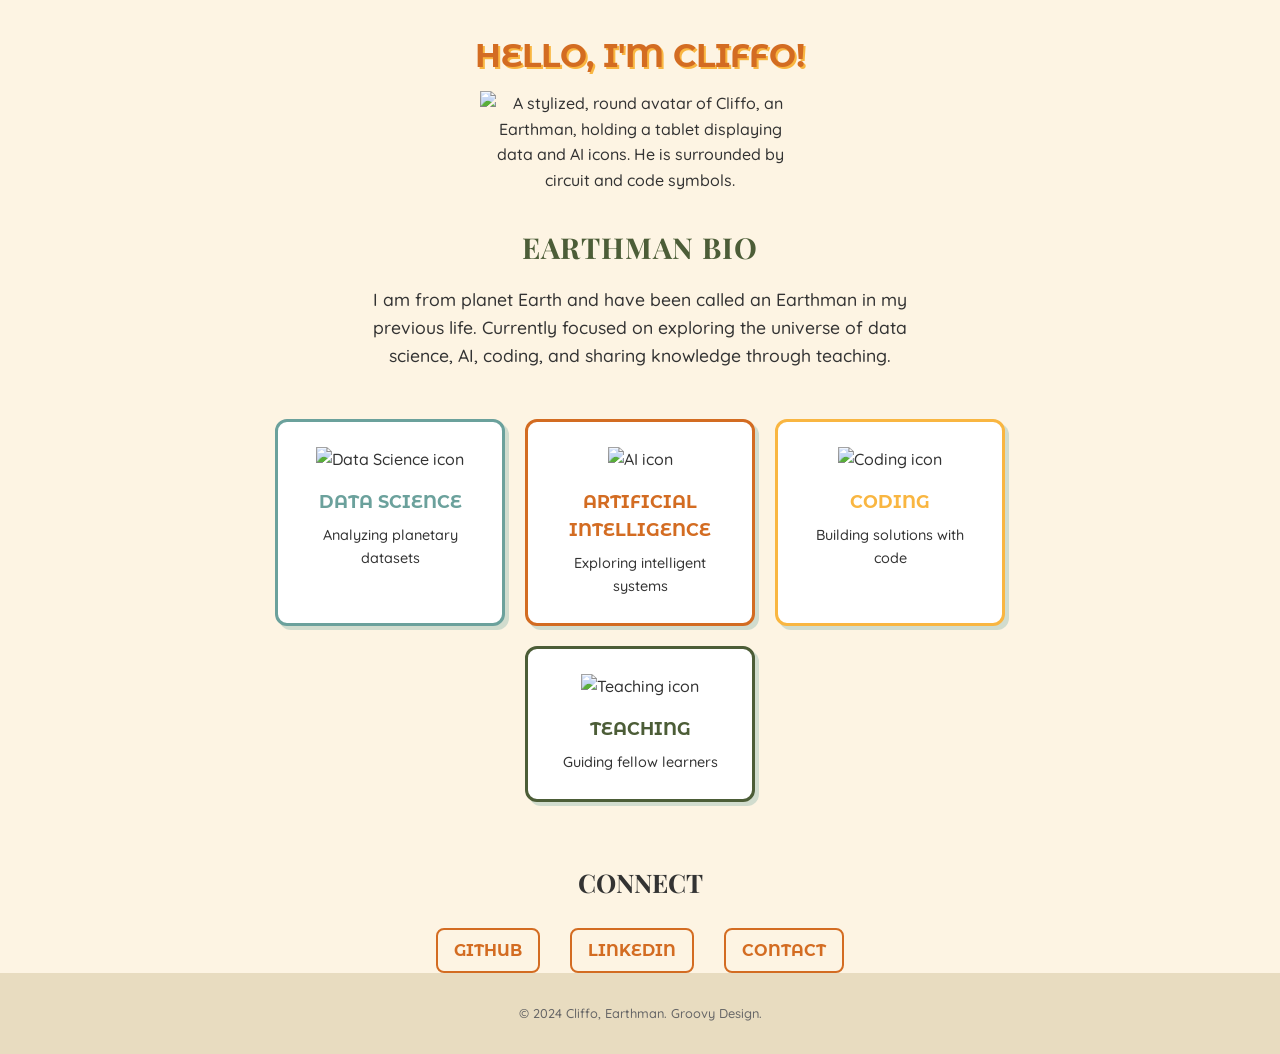
==== index.html @ 90d5dd72 "Rename about me.html to index.html" ====
<!DOCTYPE html>
<html lang="en">
<head>
    <meta charset="UTF-8">
    <meta name="viewport" content="width=device-width, initial-scale=1.0">
    <title>Hello, I'm Cliffo! | About Me</title>
    <!-- Linking to Google Fonts for our groovy typography -->
    <link rel="preconnect" href="https://fonts.googleapis.com">
    <link rel="preconnect" href="https://fonts.gstatic.com" crossorigin>
    <link href="https://fonts.googleapis.com/css2?family=Montserrat+Alternates:wght@700&family=Playfair+Display:wght@700&family=Quicksand:wght@500&display=swap" rel="stylesheet">
    <link rel="stylesheet" href="style.css">
</head>
<body>

    <header>
        <div class="container">
            <p class="greeting">HELLO, I'M CLIFFO!</p>
        </div>
    </header>

    <main class="container">
        <!-- The main content area -->
        
        <section class="intro">
            <!-- Our central avatar graphic -->
            <div class="avatar-container">
                <img src="https://i.ibb.co/L6w5F6y/Cliffo-Avatar-Groovy-Earthman.png" alt="A stylized, round avatar of Cliffo, an Earthman, holding a tablet displaying data and AI icons. He is surrounded by circuit and code symbols." class="avatar-image">
            </div>

            <h1>EARTHMAN BIO</h1>
            <p>I am from planet Earth and have been called an Earthman in my previous life. Currently focused on exploring the universe of data science, AI, coding, and sharing knowledge through teaching.</p>
        </section>

        <!-- Interets / Skills Section -->
        <section class="interests">
            <div class="card data-science">
                <img src="https://i.ibb.co/3N3q4S6/icon-data-science.png" alt="Data Science icon" class="icon">
                <h2>DATA SCIENCE</h2>
                <p>Analyzing planetary datasets</p>
            </div>
            
            <div class="card ai">
                <img src="https://i.ibb.co/f47C2F6/icon-ai.png" alt="AI icon" class="icon">
                <h2>ARTIFICIAL INTELLIGENCE</h2>
                <p>Exploring intelligent systems</p>
            </div>

            <div class="card coding">
                <img src="https://i.ibb.co/gSTP9S6/icon-coding.png" alt="Coding icon" class="icon">
                <h2>CODING</h2>
                <p>Building solutions with code</p>
            </div>

            <div class="card teaching">
                <img src="https://i.ibb.co/M8V6tY6/icon-teaching.png" alt="Teaching icon" class="icon">
                <h2>TEACHING</h2>
                <p>Guiding fellow learners</p>
            </div>
        </section>

        <!-- Connect / Contact Section -->
        <section class="connect">
            <h2>CONNECT</h2>
            <div class="connect-links">
                <!-- Replace '#' with your actual URLs when ready! -->
                <a href="#" target="_blank">GITHUB</a>
                <a href="#" target="_blank">LINKEDIN</a>
                <a href="mailto:clifford.the.earthman@gmail.com">CONTACT</a>
            </div>
        </section>

    </main>

    <footer>
        <div class="container">
            <p>&copy; 2024 Cliffo, Earthman. Groovy Design.</p>
        </div>
    </footer>

</body>
</html>
---- style.css ----
/* --- CSS Reset (helps different browsers start the same way) --- */
* {
    margin: 0;
    padding: 0;
    box-sizing: border-box;
}

/* --- Core Styles & Typography --- */
body {
    background-color: #FDF4E3; /* A soft cream base */
    font-family: 'Quicksand', sans-serif; /* Clean body font */
    font-weight: 500;
    color: #333;
    line-height: 1.6;
}

.container {
    width: 90%;
    max-width: 1000px; /* Limits overall page width on desktops */
    margin: 0 auto; /* Centers the content block */
    padding: 0 20px;
}

/* --- Header & Greeting --- */
header {
    background-color: #FDF4E3;
    padding: 30px 0 10px;
    text-align: center;
}

.greeting {
    font-family: 'Montserrat Alternates', sans-serif; /* Rounded 60s font */
    font-weight: 700;
    font-size: 2rem;
    color: #D36C22; /* Burnt Orange */
    text-shadow: 2px 2px 0px #F9B641; /* Small shadow for depth */
}

/* --- Main Layout --- */
main {
    padding: 20px 0 60px;
}

/* --- Intro/Bio Section --- */
.intro {
    text-align: center;
    margin-bottom: 50px;
}

.avatar-container {
    max-width: 320px; /* Centers the avatar graphic */
    margin: 0 auto 30px;
}

.avatar-image {
    width: 100%;
    height: auto;
}

h1 {
    font-family: 'Playfair Display', serif; /* Bold, classic serif header */
    font-weight: 700;
    font-size: 1.8rem;
    color: #4C5D37; /* Olive Green */
    text-transform: uppercase;
    letter-spacing: 1px;
    margin-bottom: 15px;
}

.intro p {
    font-size: 1.1rem;
    max-width: 600px;
    margin: 0 auto;
}

/* --- Interests/Cards Section --- */
.interests {
    display: flex;
    flex-wrap: wrap; /* Allows cards to wrap on smaller screens */
    gap: 20px;
    justify-content: center; /* Centers the group of cards */
    margin-bottom: 60px;
}

.card {
    background: #fff;
    flex: 1 1 calc(50% - 20px); /* Tries to take 50% width minus the gap */
    max-width: 230px; /* Limits maximum size on large screens */
    min-width: 200px; /* Smallest size a card can be */
    border-radius: 12px;
    padding: 25px;
    text-align: center;
    border: 3px solid #6BA19C; /* A standard border color */
    box-shadow: 4px 4px 0px rgba(107, 161, 156, 0.3); /* Offset shadow */
    transition: transform 0.2s; /* A quick little effect on hover */
}

.card:hover {
    transform: translateY(-5px); /* Gentle lift on hover */
}

.card h2 {
    font-family: 'Montserrat Alternates', sans-serif;
    font-weight: 700;
    font-size: 1.1rem;
    margin-top: 15px;
    margin-bottom: 8px;
    text-transform: uppercase;
}

.card p {
    font-size: 0.9rem;
}

.icon {
    width: 60px;
    height: auto;
}

/* Specific Card Theme Colors */
.data-science { border-color: #6BA19C; } /* Teal */
.ai { border-color: #D36C22; } /* Burnt Orange */
.coding { border-color: #F9B641; } /* Mustard Gold */
.teaching { border-color: #4C5D37; } /* Olive Green */

.data-science h2 { color: #6BA19C; }
.ai h2 { color: #D36C22; }
.coding h2 { color: #F9B641; }
.teaching h2 { color: #4C5D37; }

/* --- Connect/Contact Section --- */
.connect {
    text-align: center;
}

.connect h2 {
    font-family: 'Playfair Display', serif;
    font-weight: 700;
    font-size: 1.6rem;
    color: #333;
    margin-bottom: 25px;
    text-transform: uppercase;
}

.connect-links {
    display: flex;
    justify-content: center;
    gap: 30px;
    flex-wrap: wrap; /* Needed for mobile */
}

.connect-links a {
    font-family: 'Montserrat Alternates', sans-serif;
    font-weight: 700;
    font-size: 1rem;
    text-decoration: none; /* Removes underline */
    color: #D36C22; /* Primary groovy orange */
    padding: 8px 16px;
    border: 2px solid #D36C22;
    border-radius: 8px;
    transition: background-color 0.2s, color 0.2s;
}

.connect-links a:hover {
    background-color: #D36C22;
    color: #FDF4E3; /* Flips color on hover */
}

/* --- Footer --- */
footer {
    text-align: center;
    padding: 30px 0;
    background-color: #E8DCC0; /* A darker cream */
}

footer p {
    font-size: 0.8rem;
    color: #666;
}

/* --- Mobile Responsiveness (Small Screens) --- */
@media (max-width: 600px) {
    .greeting {
        font-size: 1.6rem;
    }

    h1 {
        font-size: 1.5rem;
    }

    .interests {
        gap: 15px; /* Tighter spacing on small screens */
    }

    .card {
        flex: 1 1 100%; /* Make cards stack vertically, 1 per row */
        max-width: 100%; /* Override desktop max-width */
    }

    .connect-links {
        gap: 15px; /* Tighter spacing on mobile */
    }
}
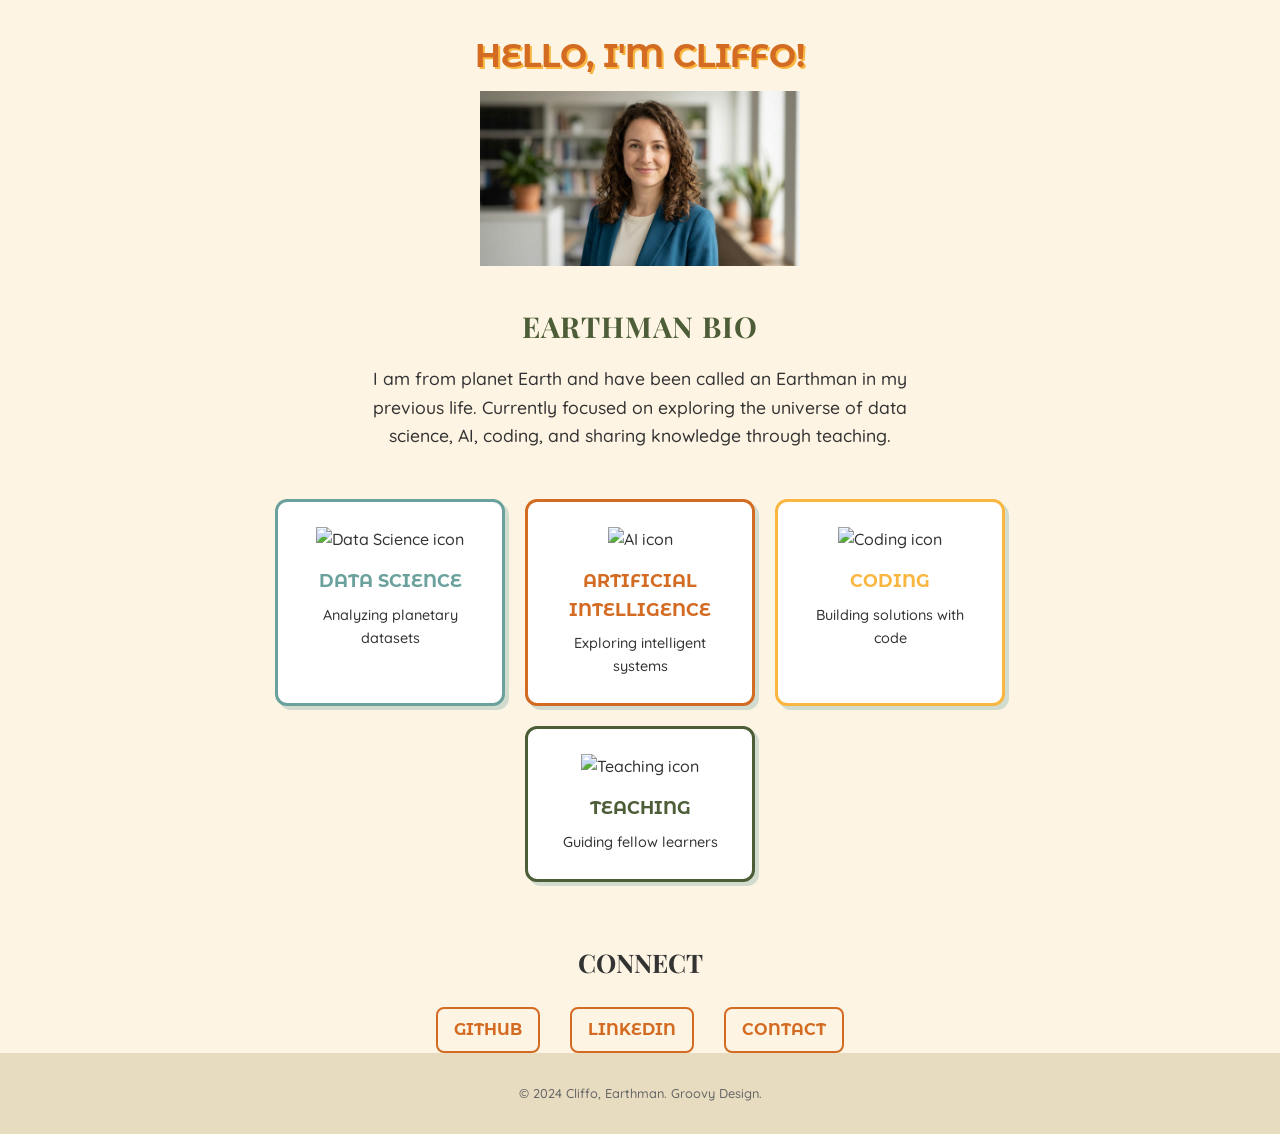
==== commit 65f365de: "Update avatar image source in index.html" ====
--- a/index.html
+++ b/index.html
@@ -24,7 +24,7 @@
         <section class="intro">
             <!-- Our central avatar graphic -->
             <div class="avatar-container">
-                <img src="https://i.ibb.co/L6w5F6y/Cliffo-Avatar-Groovy-Earthman.png" alt="A stylized, round avatar of Cliffo, an Earthman, holding a tablet displaying data and AI icons. He is surrounded by circuit and code symbols." class="avatar-image">
+                <img src="image.jpg" alt="A stylized, round avatar of Cliffo, an Earthman, holding a tablet displaying data and AI icons. He is surrounded by circuit and code symbols." class="avatar-image">
             </div>
 
             <h1>EARTHMAN BIO</h1>
